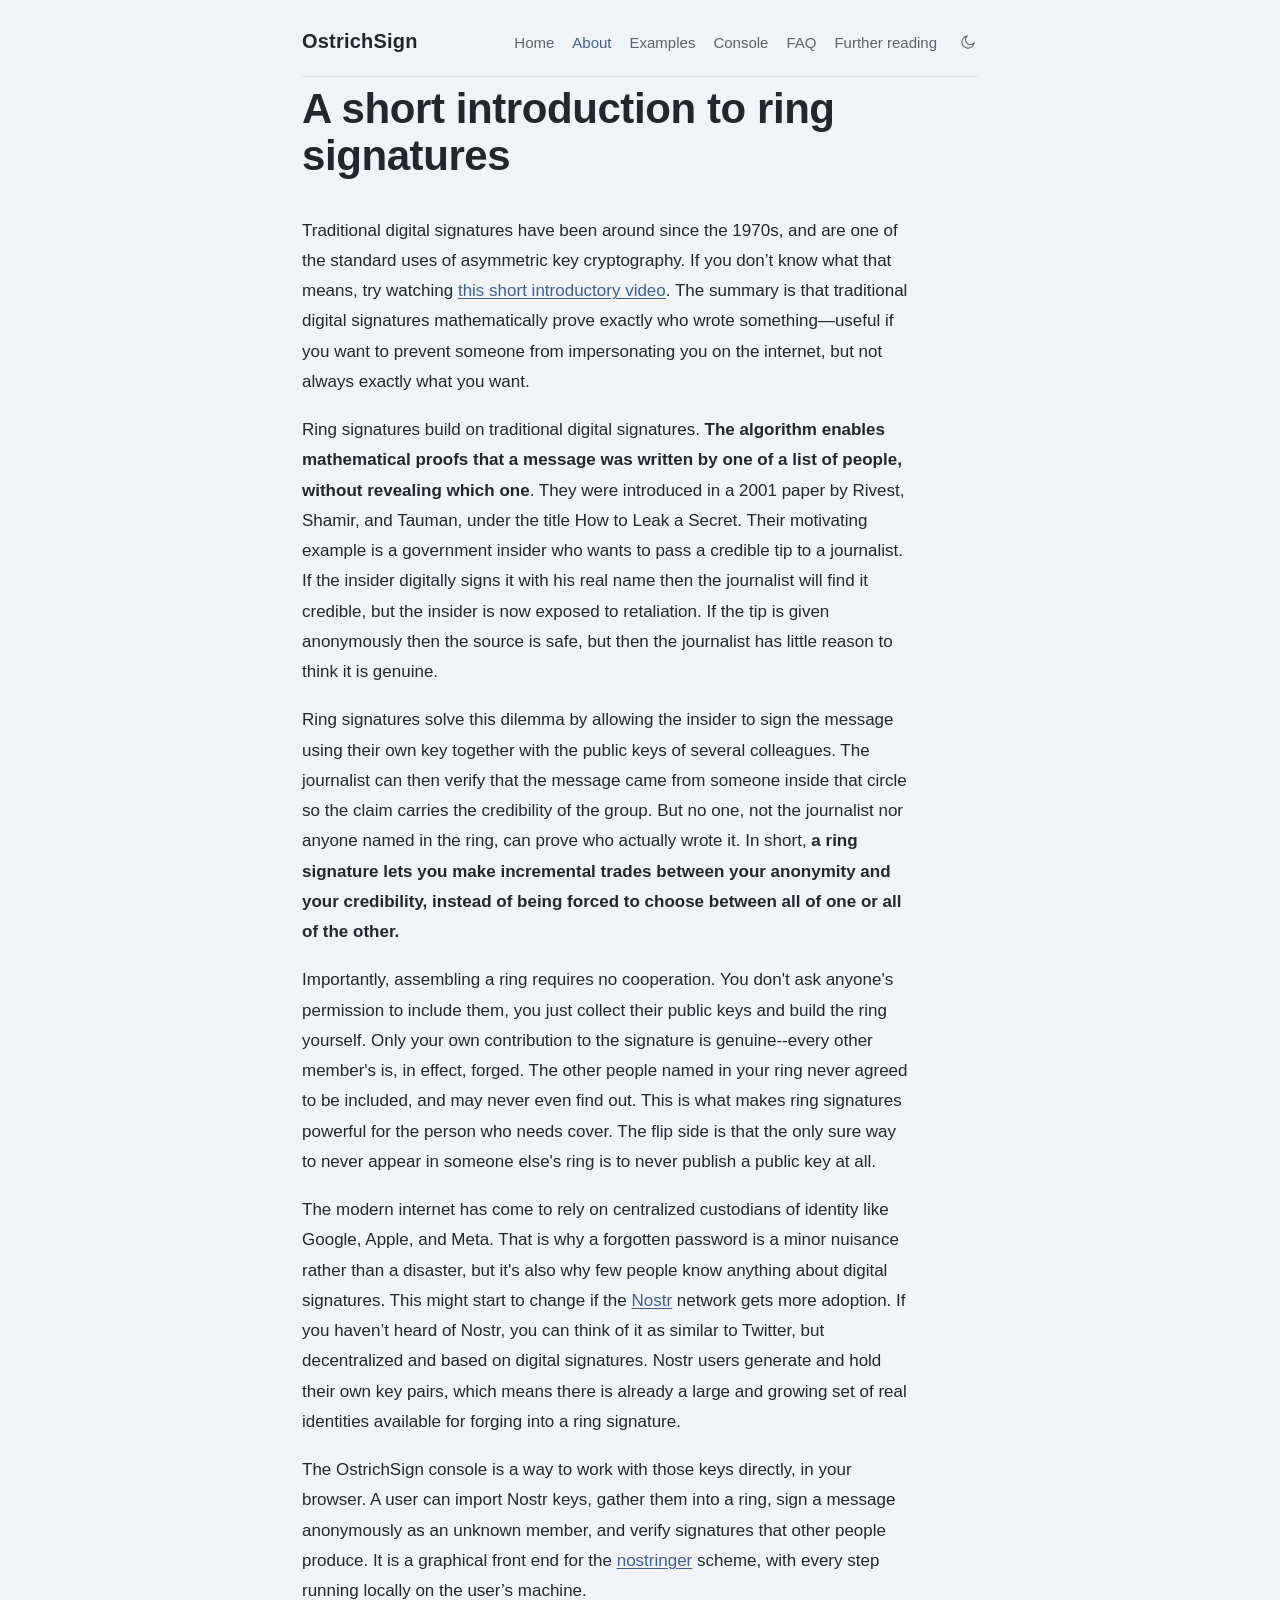
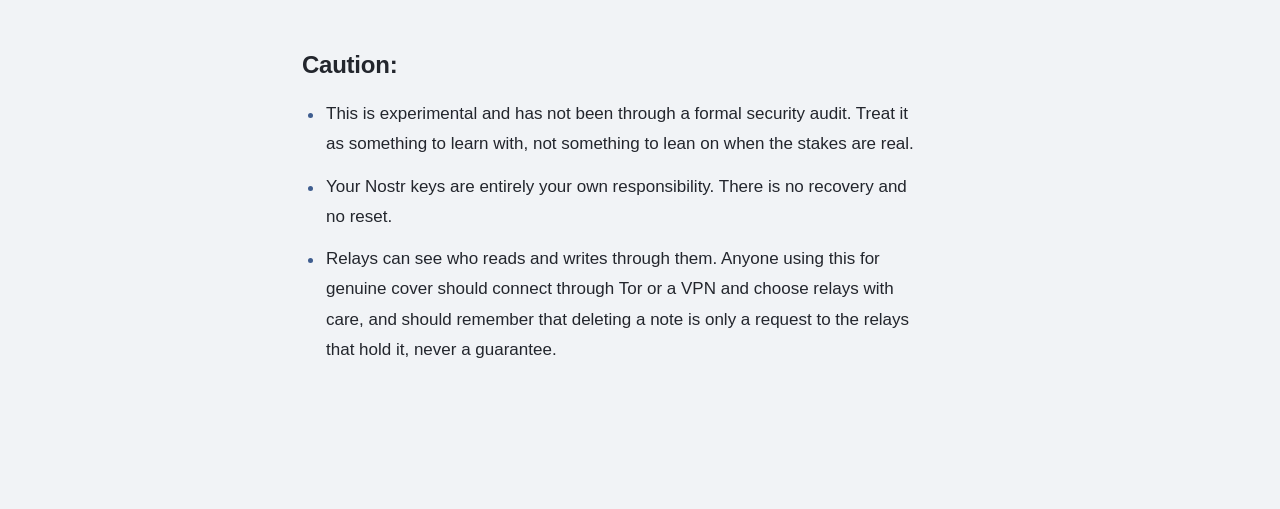
==== about.html @ 3215ad5f "Update about.html" ====
<!DOCTYPE html>
<html lang="en">
<head>
<meta charset="utf-8">
<meta name="viewport" content="width=device-width, initial-scale=1">
<title>About · A short introduction to ring signatures — OstrichSign</title>
<script>(function(){var t;try{t=localStorage.getItem('os-theme');}catch(e){}if(!t){t=matchMedia('(prefers-color-scheme: dark)').matches?'dark':'light';}document.documentElement.setAttribute('data-theme',t);})();</script>
<link rel="stylesheet" href="site.css">
</head>
<body>
<div class="wrap">

  <nav class="nav">
    <a class="wm" href="index.html">Ostrich<span class="ring">Sign</span></a>
    <div class="links">
      <a class="lnk" href="index.html">Home</a>
      <a class="lnk on" href="about.html">About</a>
      <a class="lnk" href="examples.html">Examples</a>
      <a class="lnk" href="console.html">Console</a>
      <a class="lnk" href="faq.html">FAQ</a>
      <a class="lnk" href="reading.html">Further reading</a>
      <button id="themeBtn" class="themetoggle" onclick="toggleTheme()" aria-label="Switch theme">
        <svg class="ic-moon" width="17" height="17" viewBox="0 0 24 24" fill="none" stroke="currentColor" stroke-width="1.6" aria-hidden="true"><path d="M21 12.8A8.5 8.5 0 1 1 11.2 3 6.6 6.6 0 0 0 21 12.8z"/></svg>
        <svg class="ic-sun" width="17" height="17" viewBox="0 0 24 24" fill="none" stroke="currentColor" stroke-width="1.6" aria-hidden="true"><circle cx="12" cy="12" r="4.2"/><path d="M12 2v2M12 20v2M4.9 4.9l1.4 1.4M17.7 17.7l1.4 1.4M2 12h2M20 12h2M4.9 19.1l1.4-1.4M17.7 6.3l1.4-1.4"/></svg>
      </button>
    </div>
  </nav>

  <article class="prose">
    <h1>A short introduction to ring signatures</h1>
    <!-- <p class="standfirst">How to prove a message came from inside a group, without revealing which member wrote it.</p> -->
<br>
    <p>Traditional digital signatures have been around since the 1970s, and are one of the standard uses of asymmetric key cryptography. If you don’t know what that means, try watching <a href="https://www.youtube.com/watch?v=GSIDS_lvRv4" target="_blank" rel="noopener">this short introductory video</a>. The summary is that traditional digital signatures mathematically prove exactly who wrote something—useful if you want to prevent someone from impersonating you on the internet, but not always exactly what you want.</p>

    <p>Ring signatures build on traditional digital signatures. <b>The algorithm enables mathematical proofs that a message was written by one of a list of people, without revealing which one</b>. They were introduced in a 2001 paper by Rivest, Shamir, and Tauman, under the title How to Leak a Secret. Their motivating example is a government insider who wants to pass a credible tip to a journalist. If the insider digitally signs it with his real name then the journalist will find it credible, but the insider is now exposed to retaliation. If the tip is given anonymously then the source is safe, but then the journalist has little reason to think it is genuine.</p>

    <p>Ring signatures solve this dilemma by allowing the insider to sign the message using their own key together with the public keys of several colleagues. The journalist can then verify that the message came from someone inside that circle so the claim carries the credibility of the group. But no one, not the journalist nor anyone named in the ring, can prove who actually wrote it. In short, <b>a ring signature lets you make incremental trades between your anonymity and your credibility, instead of being forced to choose between all of one or all of the other.</b></p>

    <p>Importantly, assembling a ring requires no cooperation. You don't ask anyone's permission to include them, you just collect their public keys and build the ring yourself. Only your own contribution to the signature is genuine--every other member's is, in effect, forged. The other people named in your ring never agreed to be included, and may never even find out. This is what makes ring signatures powerful for the person who needs cover. The flip side is that the only sure way to never appear in someone else's ring is to never publish a public key at all.</p>

    <p>The modern internet has come to rely on centralized custodians of identity like Google, Apple, and Meta. That is why a forgotten password is a minor nuisance rather than a disaster, but it's also why few people know anything about digital signatures. This might start to change if the <a href="https://nostr.com/" target="_blank" rel="noopener">Nostr</a> network gets more adoption. If you haven’t heard of Nostr, you can think of it as similar to Twitter, but decentralized and based on digital signatures. Nostr users generate and hold their own key pairs, which means there is already a large and growing set of real identities available for forging into a ring signature.</p>

    <p>The OstrichSign console is a way to work with those keys directly, in your browser. A user can import Nostr keys, gather them into a ring, sign a message anonymously as an unknown member, and verify signatures that other people produce. It is a graphical front end for the <a href="https://github.com/AbdelStark/nostringer" target="_blank" rel="noopener">nostringer</a> scheme, with every step running locally on the user’s machine.</p>

    <h2>Caution:</h2>
    <ul>
      <li>This is experimental and has not been through a formal security audit. Treat it as something to learn with, not something to lean on when the stakes are real.</li>
      <li>Your Nostr keys are entirely your own responsibility. There is no recovery and no reset.</li>
      <li>Relays can see who reads and writes through them. Anyone using this for genuine cover should connect through Tor or a VPN and choose relays with care, and should remember that deleting a note is only a request to the relays that hold it, never a guarantee.</li>
  
    </ul>

    <br>
    <!-- <p>If you want to try it out, <a href="console.html">open the console</a> and build an example ring.</p> -->
  </article>



</div>
<script>
function toggleTheme(){var h=document.documentElement,t=h.getAttribute('data-theme')==='dark'?'light':'dark';h.setAttribute('data-theme',t);try{localStorage.setItem('os-theme',t);}catch(e){}}
</script>
</body>
</html>
---- site.css ----
/* ============================================================
   OstrichSign — shared site styling
   Quiet, traditional, readable. Serif on cool neutral paper, hairline
   rules instead of boxes, a calm slate-blue accent that holds up in
   both light and dark. The console (console.html) keeps its own look
   and does not use this file.
   ============================================================ */

:root{
  --bg:#f1f3f6;
  --surface:#e7eaef;
  --ink:#23262d;
  --muted:#5b626d;
  --faint:#8b909b;
  --rule:#dde0e7;
  --accent:#3f5d8f;
  --accent-hover:#33507a;
  --accent-soft:rgba(63,93,143,.10);
  --accent2:#2c7a72;
  --serif:Helvetica,Arial,sans-serif;
  --mono:ui-monospace,SFMono-Regular,Menlo,Consolas,'Liberation Mono',monospace;
}
html[data-theme="dark"]{
  --bg:#11141a;
  --surface:#191d25;
  --ink:#e4e7ee;
  --muted:#9aa1ad;
  --faint:#646b78;
  --rule:#262b34;
  --accent:#8aa6d8;
  --accent-hover:#a6bee4;
  --accent-soft:rgba(138,166,216,.13);
  --accent2:#6fbdb2;
}

*{box-sizing:border-box}
html,body{margin:0;background:var(--bg);color:var(--ink);
  font-family:var(--serif);font-size:17px;line-height:1.72;
  -webkit-font-smoothing:antialiased}
body{min-height:100vh}
.wrap{max-width:720px;margin:0 auto;padding:0 22px 96px}
a{color:var(--accent)}
a:hover{color:var(--accent-hover)}
::selection{background:var(--accent-soft)}

/* ---------- top nav ---------- */
.nav{display:flex;align-items:baseline;gap:16px;flex-wrap:wrap;
  padding:24px 0 18px;margin-bottom:8px;border-bottom:1px solid var(--rule)}
.nav .wm{font-size:20px;font-weight:600;letter-spacing:.01em;color:var(--ink);text-decoration:none}
.nav .wm .ring{color:inherit}
.nav .links{margin-left:auto;display:flex;align-items:baseline;gap:18px;flex-wrap:wrap}
.nav a.lnk{font-size:15px;color:var(--muted);text-decoration:none}
.nav a.lnk:hover{color:var(--ink)}
.nav a.lnk.on{color:var(--accent)}

/* theme toggle */
.themetoggle{background:none;border:0;padding:2px;margin:0 0 0 2px;cursor:pointer;
  color:var(--muted);line-height:0;align-self:center;border-radius:3px}
.themetoggle:hover{color:var(--ink)}
.themetoggle .ic-sun{display:none}
.themetoggle .ic-moon{display:inline}
html[data-theme="dark"] .themetoggle .ic-sun{display:inline}
html[data-theme="dark"] .themetoggle .ic-moon{display:none}

/* ---------- hero (home) ---------- */
.hero{padding:46px 0 8px}
.hero .meta-line{font-family:var(--mono);font-size:12px;letter-spacing:.04em;
  color:var(--faint);margin:0 0 14px}
.hero h1{font-size:clamp(36px,7vw,58px);font-weight:600;letter-spacing:-.01em;
  line-height:1.05;margin:0;color:var(--ink)}
.hero h1 .ring{color:inherit}
.lede{font-size:20px;line-height:1.6;color:var(--muted);max-width:34em;margin:22px 0 0}
.lede b{color:var(--ink);font-weight:500}

/* ---------- buttons (quiet) ---------- */
.btnrow{display:flex;gap:12px;flex-wrap:wrap;margin-top:30px}
.btn{font-family:var(--serif);font-size:16px;color:var(--accent);
  border:1px solid var(--rule);background:transparent;padding:9px 18px;border-radius:3px;
  text-decoration:none;display:inline-block;transition:.14s}
.btn:hover{border-color:var(--accent);background:var(--accent-soft);color:var(--accent-hover)}

/* ---------- generic sections ---------- */
.section{margin-top:52px}
.section > h2{font-size:25px;font-weight:600;letter-spacing:-.01em;margin:0 0 16px}
.lead-block{font-size:17px;color:var(--muted);max-width:36em;margin:0}
.lead-block p{margin:0 0 16px}

/* ---------- prose (the article you paste / I draft) ---------- */
.prose{font-size:17px;line-height:1.78;color:var(--ink);max-width:36em}
.prose h1{font-size:clamp(30px,5vw,42px);font-weight:600;letter-spacing:-.01em;
  line-height:1.12;margin:8px 0 6px}
.prose .standfirst{font-size:19px;color:var(--muted);font-style:italic;margin:0 0 30px}
.prose h2{font-size:24px;font-weight:600;letter-spacing:-.01em;margin:38px 0 12px}
.prose h3{font-size:19px;font-weight:600;margin:30px 0 10px}
.prose p{margin:0 0 18px}
.prose a{text-decoration:underline;text-underline-offset:2px;text-decoration-thickness:.5px}
.prose b,.prose strong{color:var(--ink);font-weight:600}
.prose em{font-style:italic}
.prose ul{margin:0 0 18px;padding-left:20px;list-style:none}
.prose ul li{position:relative;margin:0 0 12px;padding-left:4px}
.prose ul li:before{content:"";position:absolute;left:-14px;top:.82em;
  width:5px;height:5px;border-radius:50%;background:var(--accent)}
.prose blockquote{margin:22px 0;padding:2px 0 2px 22px;border-left:2px solid var(--rule);
  color:var(--muted);font-style:italic}
.prose code{font-family:var(--mono);font-size:13.5px;color:var(--ink);
  background:var(--surface);border-radius:3px;padding:1px 5px}
.prose hr{border:0;border-top:1px solid var(--rule);margin:34px 0}

/* gentle handoff into the console (no box) */
.handoff{margin:34px 0;padding:20px 0;border-top:1px solid var(--rule);border-bottom:1px solid var(--rule)}
.handoff p{margin:0 0 14px;color:var(--muted);font-style:italic;max-width:38em}
.handoff p b{color:var(--ink);font-style:normal;font-weight:600}

/* ---------- related tools: roomy stacked entries, not a grid ---------- */
.related .item{padding:26px 0;border-top:1px solid var(--rule)}
.related .item:first-of-type{border-top:0;padding-top:8px}
.related .item h3{font-size:22px;font-weight:600;margin:0 0 6px}
.related .item h3 a{color:var(--ink);text-decoration:none}
.related .item h3 a:hover{color:var(--accent)}
.related .item .src{font-family:var(--mono);font-size:12.5px;color:var(--faint);margin:0 0 12px}
.related .item p{margin:0 0 10px;color:var(--muted);max-width:40em}
.related .item p:last-child{margin-bottom:0}

/* ---------- sources list (no boxes) ---------- */
.sources{list-style:none;margin:0;padding:0}
.sources li{padding:18px 0;border-top:1px solid var(--rule)}
.sources li:first-child{border-top:0;padding-top:6px}
.sources a{font-size:18px;color:var(--accent);text-decoration:underline;text-underline-offset:2px;text-decoration-thickness:.5px}
.sources a:hover{color:var(--accent-hover)}
.sources .d{color:var(--muted);font-size:15px;margin-top:3px;max-width:40em}

/* ---------- footer ---------- */
footer{margin-top:64px;padding-top:20px;border-top:1px solid var(--rule);
  color:var(--faint);font-size:14px;line-height:1.65}
footer p{margin:0 0 10px;max-width:46em}
footer .fnav a{color:var(--muted);text-decoration:none}
footer .fnav a:hover{color:var(--accent)}

/* ---------- paste-here placeholder (delete when you add content) ---------- */
.slot{border:1px dashed var(--accent);background:var(--accent-soft);border-radius:3px;
  padding:18px;color:var(--muted);font-size:15px;line-height:1.6;font-style:italic}
.slot b{color:var(--accent);font-style:normal}

@media(max-width:560px){
  .nav{padding-top:20px}
  .nav .links{margin-left:0;width:100%;gap:16px}
  .hero{padding-top:34px}
  .btn{flex:1;text-align:center}
}

/* ---- signed-message cards (homepage hero + examples page) ---- */
.signed{border:1px solid var(--rule);border-radius:6px;background:var(--surface);max-width:560px;margin:36px 0 2px}
.sx .signed{min-height:var(--sx-min,0px)}
.signed-msg{font-size:18px;line-height:1.52;color:var(--ink);margin:0;padding:18px 20px 18px;font-style:italic;white-space:pre-line}
.signed-sec{border-top:1px solid var(--rule);padding:14px 20px}
.signed-k{font-family:var(--mono);font-size:11px;letter-spacing:.07em;color:var(--faint);text-transform:uppercase}
.signed-keys{list-style:none;margin:11px 0 0;padding:0;display:grid;grid-template-columns:1fr 1fr;gap:14px 22px}
.idrow{min-width:0}
.idmeta{display:flex;flex-direction:column;gap:2px;min-width:0}
.idname{font-family:var(--serif);font-size:14px;color:var(--ink);line-height:1.2;white-space:nowrap;overflow:hidden;text-overflow:ellipsis}
.idtitle{color:var(--faint);font-size:13px;line-height:1.3;margin-top:1px}
.idnpub{font-family:var(--mono);font-size:11px;color:var(--muted);white-space:nowrap;overflow:hidden;text-overflow:ellipsis}
.idnpub .np-pfx{color:var(--accent2)}
.signed-sig{font-family:var(--mono);font-size:12.5px;color:var(--muted);margin-top:9px;word-break:break-all;line-height:1.5}
.signed-sig .pfx{color:var(--accent2)}
.sxdots{display:flex;gap:8px;margin:14px 2px 0;flex-wrap:wrap}
.sxdot{width:7px;height:7px;border-radius:50%;border:0;padding:0;cursor:pointer;background:var(--rule);transition:background .2s,transform .2s}
.sxdot[aria-selected="true"]{background:var(--accent);transform:scale(1.15)}
.signed-cap{font-family:var(--mono);font-size:12px;line-height:1.6;color:var(--faint);margin:15px 2px 0;max-width:54ch}
.herolinks{display:flex;gap:24px;flex-wrap:wrap;margin-top:30px;font-size:16px}
.herolinks a{color:var(--accent);text-decoration:none}
.herolinks a:hover{color:var(--accent-hover);text-decoration:underline;text-underline-offset:3px}
.exitem{margin:44px 0 58px}
.exitem .signed{margin:20px 0 10px}
.ex-about{max-width:58ch;margin:0 0 0 24px}
.ex-about p{margin:0 0 6px;font-size:13px;line-height:1.55;color:var(--faint)}
@media (max-width:520px){.signed-keys{grid-template-columns:1fr}}
@media (prefers-reduced-motion:no-preference){.sx-anim{animation:sxfade .34s ease}}
@keyframes sxfade{from{opacity:.4}to{opacity:1}}
.hero-cta{margin:20px 0 0}
.cta{display:inline-block;padding:9px 16px;border:1px solid var(--accent);border-radius:6px;color:var(--accent);font-family:var(--mono);font-size:14px;text-decoration:none;transition:background .15s,color .15s}
.cta:hover{background:var(--accent);color:var(--bg)}
.prose .signed-keys{padding-left:0}
.prose .signed-keys li{margin:0;padding-left:0}
.prose .signed-keys li:before{content:none;display:none}
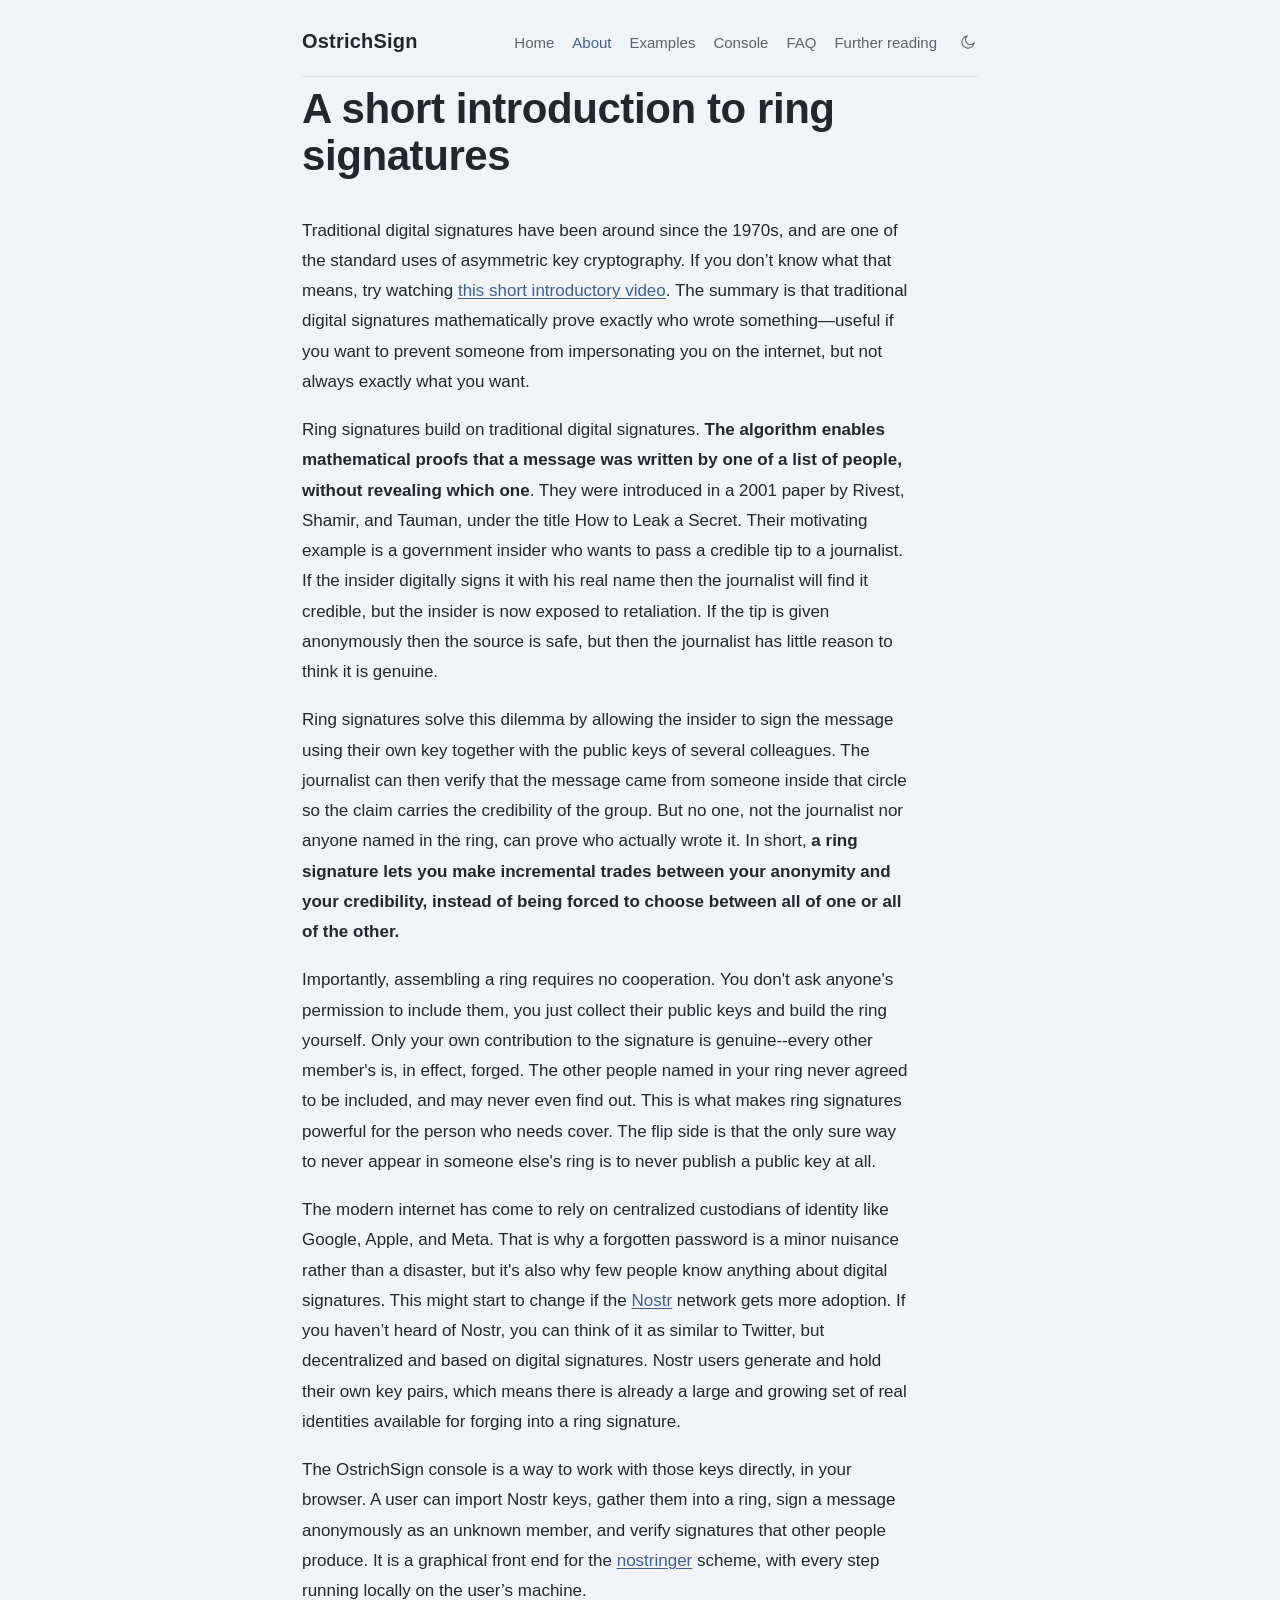
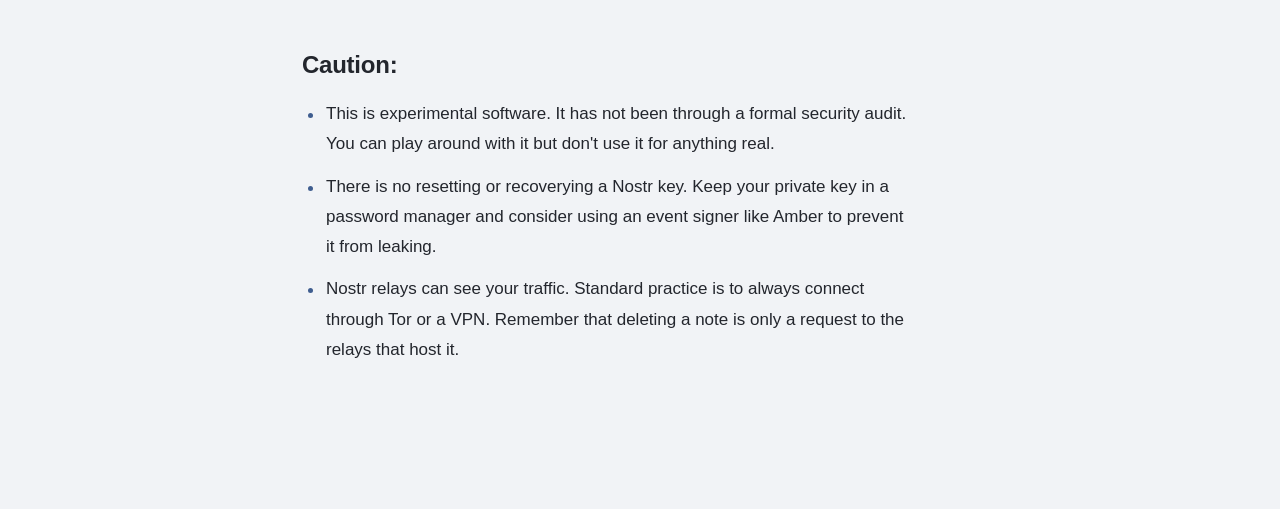
==== commit dc6f4684: "Update about.html" ====
--- a/about.html
+++ b/about.html
@@ -44,9 +44,9 @@
 
     <h2>Caution:</h2>
     <ul>
-      <li>This is experimental and has not been through a formal security audit. Treat it as something to learn with, not something to lean on when the stakes are real.</li>
-      <li>Your Nostr keys are entirely your own responsibility. There is no recovery and no reset.</li>
-      <li>Relays can see who reads and writes through them. Anyone using this for genuine cover should connect through Tor or a VPN and choose relays with care, and should remember that deleting a note is only a request to the relays that hold it, never a guarantee.</li>
+      <li>This is experimental software. It has not been through a formal security audit. You can play around with it but don't use it for anything real.</li>
+      <li>There is no resetting or recoverying a Nostr key. Keep your private key in a password manager and consider using an event signer like Amber to prevent it from leaking.</li>
+      <li>Nostr relays can see your traffic. Standard practice is to always connect through Tor or a VPN. Remember that deleting a note is only a request to the relays that host it.</li>
   
     </ul>
 
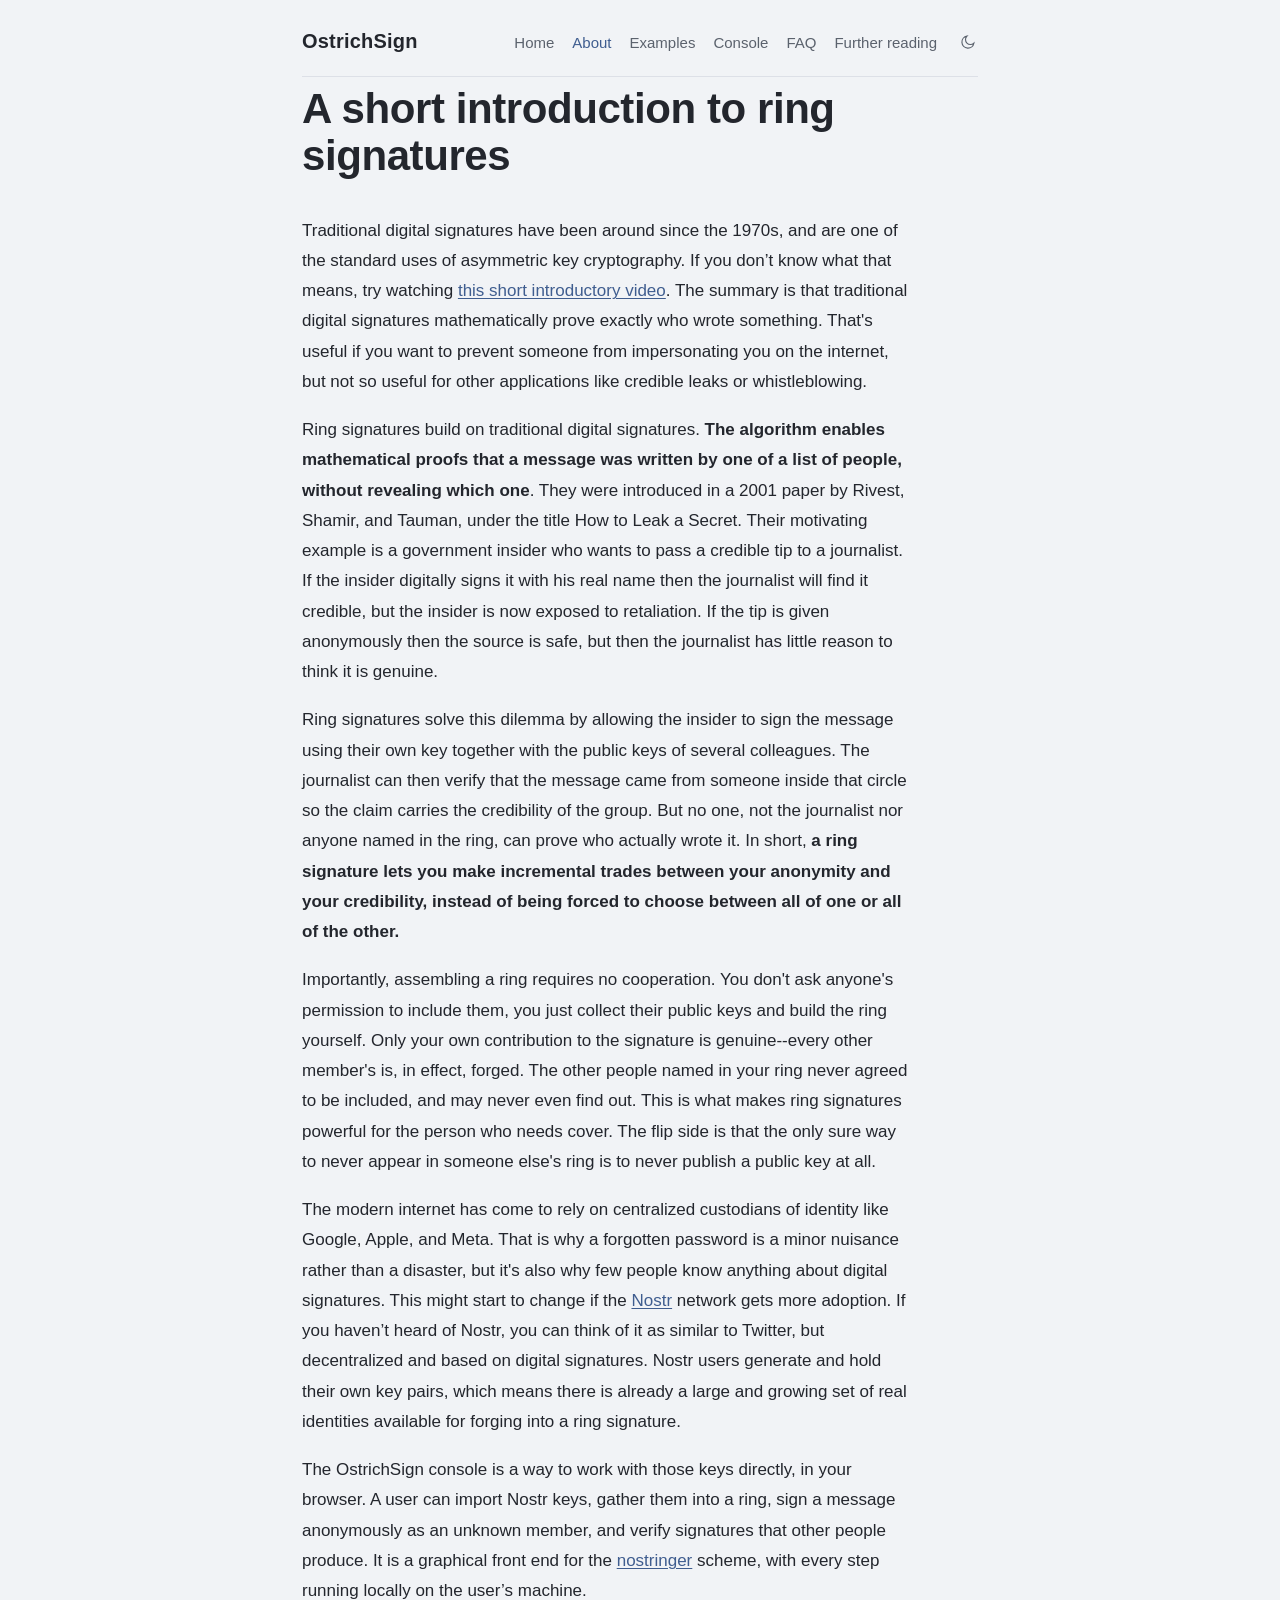
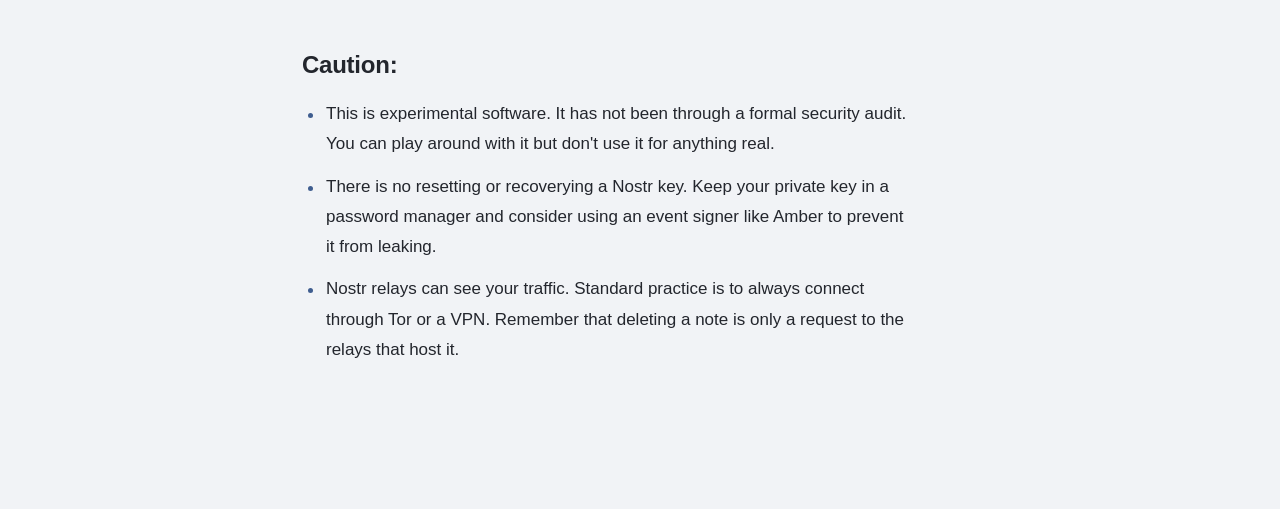
==== commit 925e68c4: "Update about.html" ====
--- a/about.html
+++ b/about.html
@@ -30,7 +30,7 @@
     <h1>A short introduction to ring signatures</h1>
     <!-- <p class="standfirst">How to prove a message came from inside a group, without revealing which member wrote it.</p> -->
 <br>
-    <p>Traditional digital signatures have been around since the 1970s, and are one of the standard uses of asymmetric key cryptography. If you don’t know what that means, try watching <a href="https://www.youtube.com/watch?v=GSIDS_lvRv4" target="_blank" rel="noopener">this short introductory video</a>. The summary is that traditional digital signatures mathematically prove exactly who wrote something—useful if you want to prevent someone from impersonating you on the internet, but not always exactly what you want.</p>
+    <p>Traditional digital signatures have been around since the 1970s, and are one of the standard uses of asymmetric key cryptography. If you don’t know what that means, try watching <a href="https://www.youtube.com/watch?v=GSIDS_lvRv4" target="_blank" rel="noopener">this short introductory video</a>. The summary is that traditional digital signatures mathematically prove exactly who wrote something. That's useful if you want to prevent someone from impersonating you on the internet, but not so useful for other applications like credible leaks or whistleblowing.</p>
 
     <p>Ring signatures build on traditional digital signatures. <b>The algorithm enables mathematical proofs that a message was written by one of a list of people, without revealing which one</b>. They were introduced in a 2001 paper by Rivest, Shamir, and Tauman, under the title How to Leak a Secret. Their motivating example is a government insider who wants to pass a credible tip to a journalist. If the insider digitally signs it with his real name then the journalist will find it credible, but the insider is now exposed to retaliation. If the tip is given anonymously then the source is safe, but then the journalist has little reason to think it is genuine.</p>
 
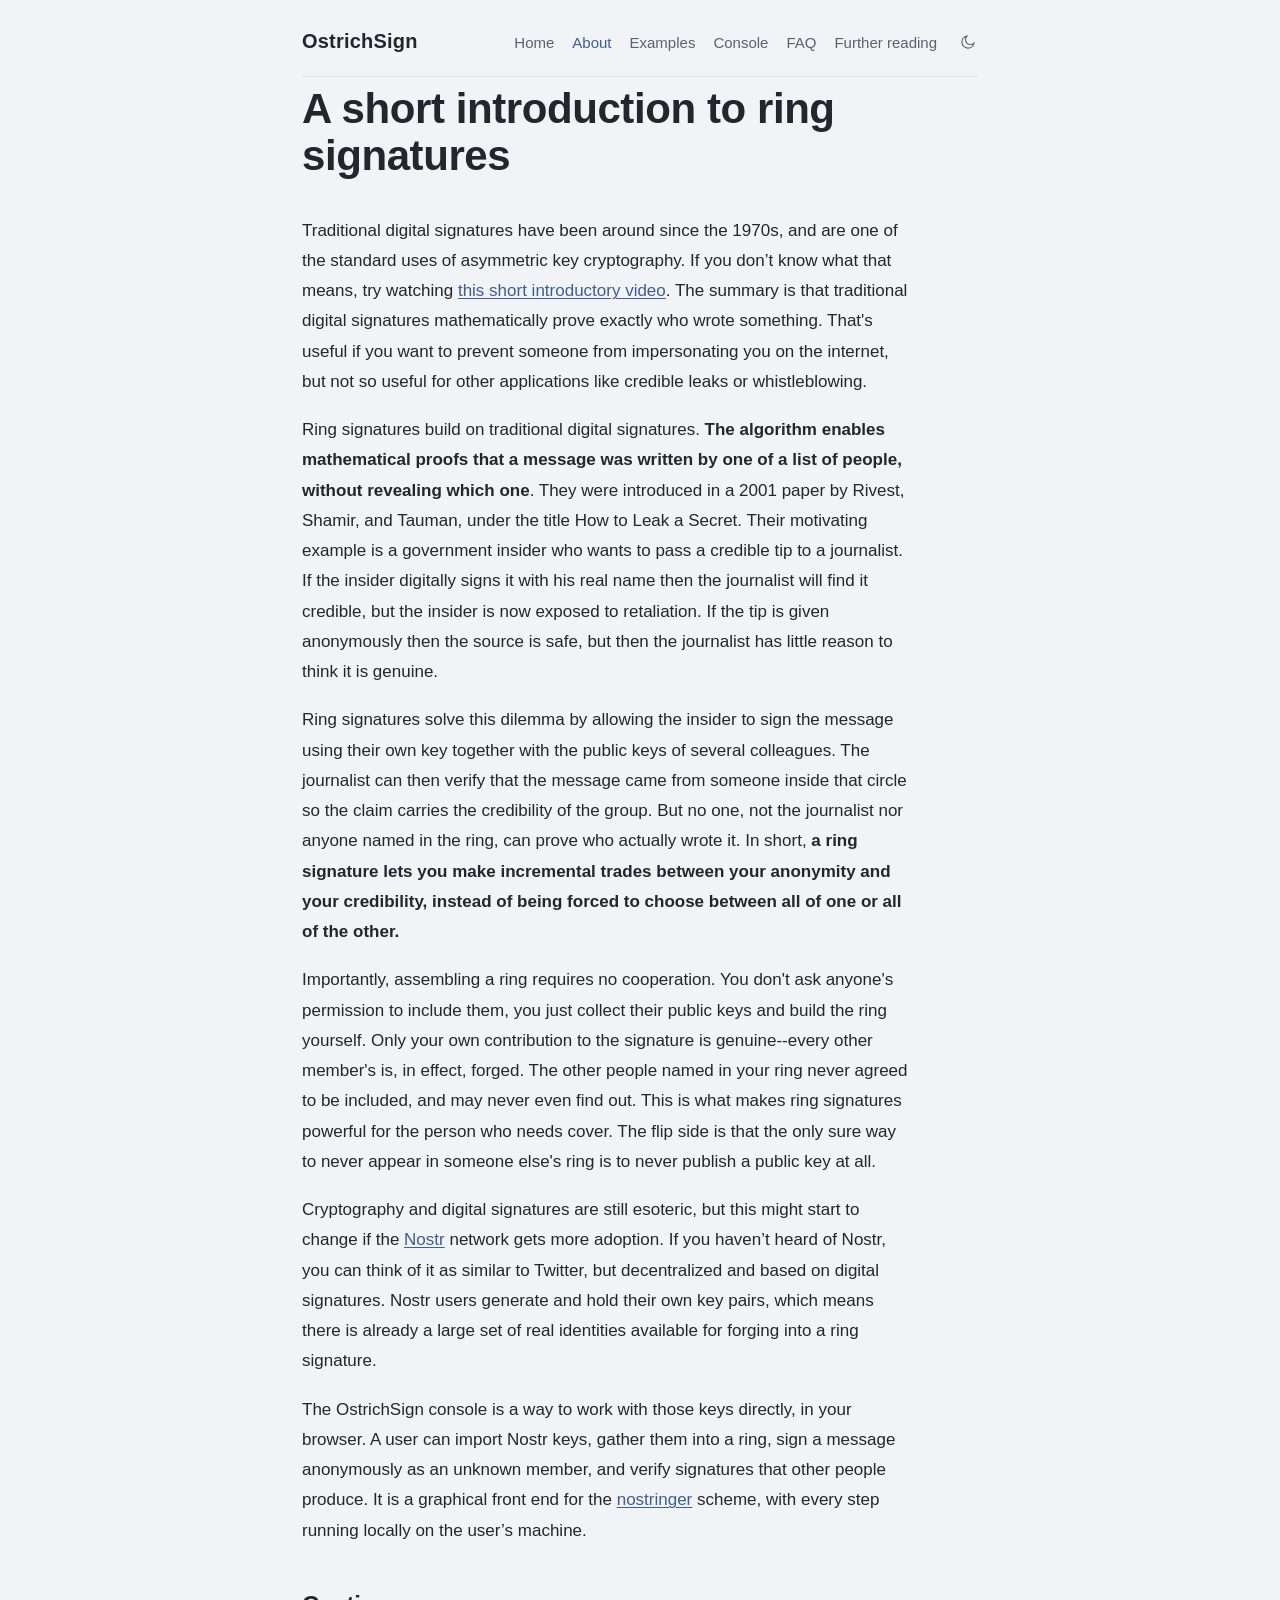
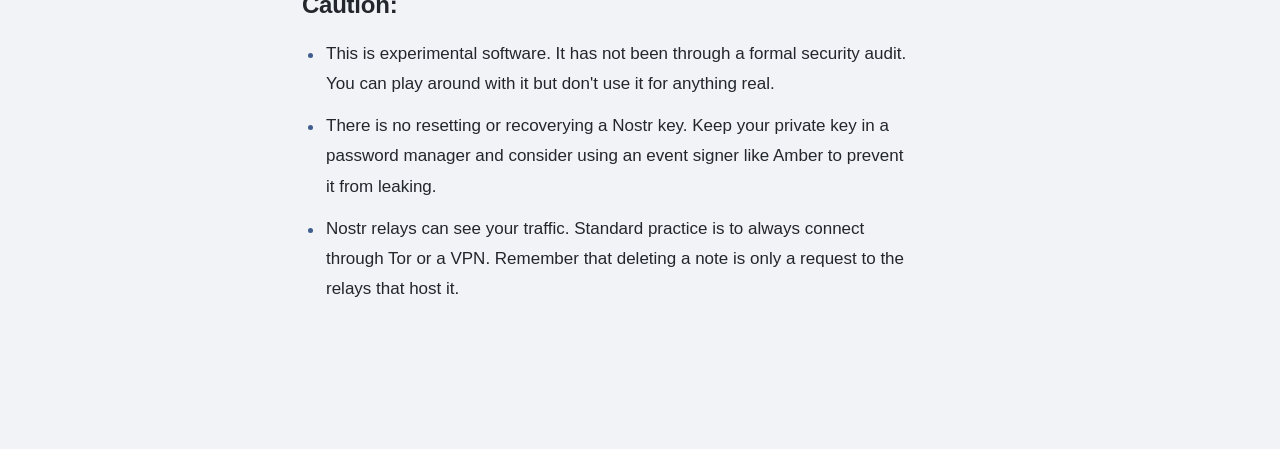
==== commit e46e767e: "Update about.html" ====
--- a/about.html
+++ b/about.html
@@ -38,7 +38,7 @@
 
     <p>Importantly, assembling a ring requires no cooperation. You don't ask anyone's permission to include them, you just collect their public keys and build the ring yourself. Only your own contribution to the signature is genuine--every other member's is, in effect, forged. The other people named in your ring never agreed to be included, and may never even find out. This is what makes ring signatures powerful for the person who needs cover. The flip side is that the only sure way to never appear in someone else's ring is to never publish a public key at all.</p>
 
-    <p>The modern internet has come to rely on centralized custodians of identity like Google, Apple, and Meta. That is why a forgotten password is a minor nuisance rather than a disaster, but it's also why few people know anything about digital signatures. This might start to change if the <a href="https://nostr.com/" target="_blank" rel="noopener">Nostr</a> network gets more adoption. If you haven’t heard of Nostr, you can think of it as similar to Twitter, but decentralized and based on digital signatures. Nostr users generate and hold their own key pairs, which means there is already a large and growing set of real identities available for forging into a ring signature.</p>
+    <p>Cryptography and digital signatures are still esoteric, but this might start to change if the <a href="https://nostr.com/" target="_blank" rel="noopener">Nostr</a> network gets more adoption. If you haven’t heard of Nostr, you can think of it as similar to Twitter, but decentralized and based on digital signatures. Nostr users generate and hold their own key pairs, which means there is already a large set of real identities available for forging into a ring signature.</p>
 
     <p>The OstrichSign console is a way to work with those keys directly, in your browser. A user can import Nostr keys, gather them into a ring, sign a message anonymously as an unknown member, and verify signatures that other people produce. It is a graphical front end for the <a href="https://github.com/AbdelStark/nostringer" target="_blank" rel="noopener">nostringer</a> scheme, with every step running locally on the user’s machine.</p>
 
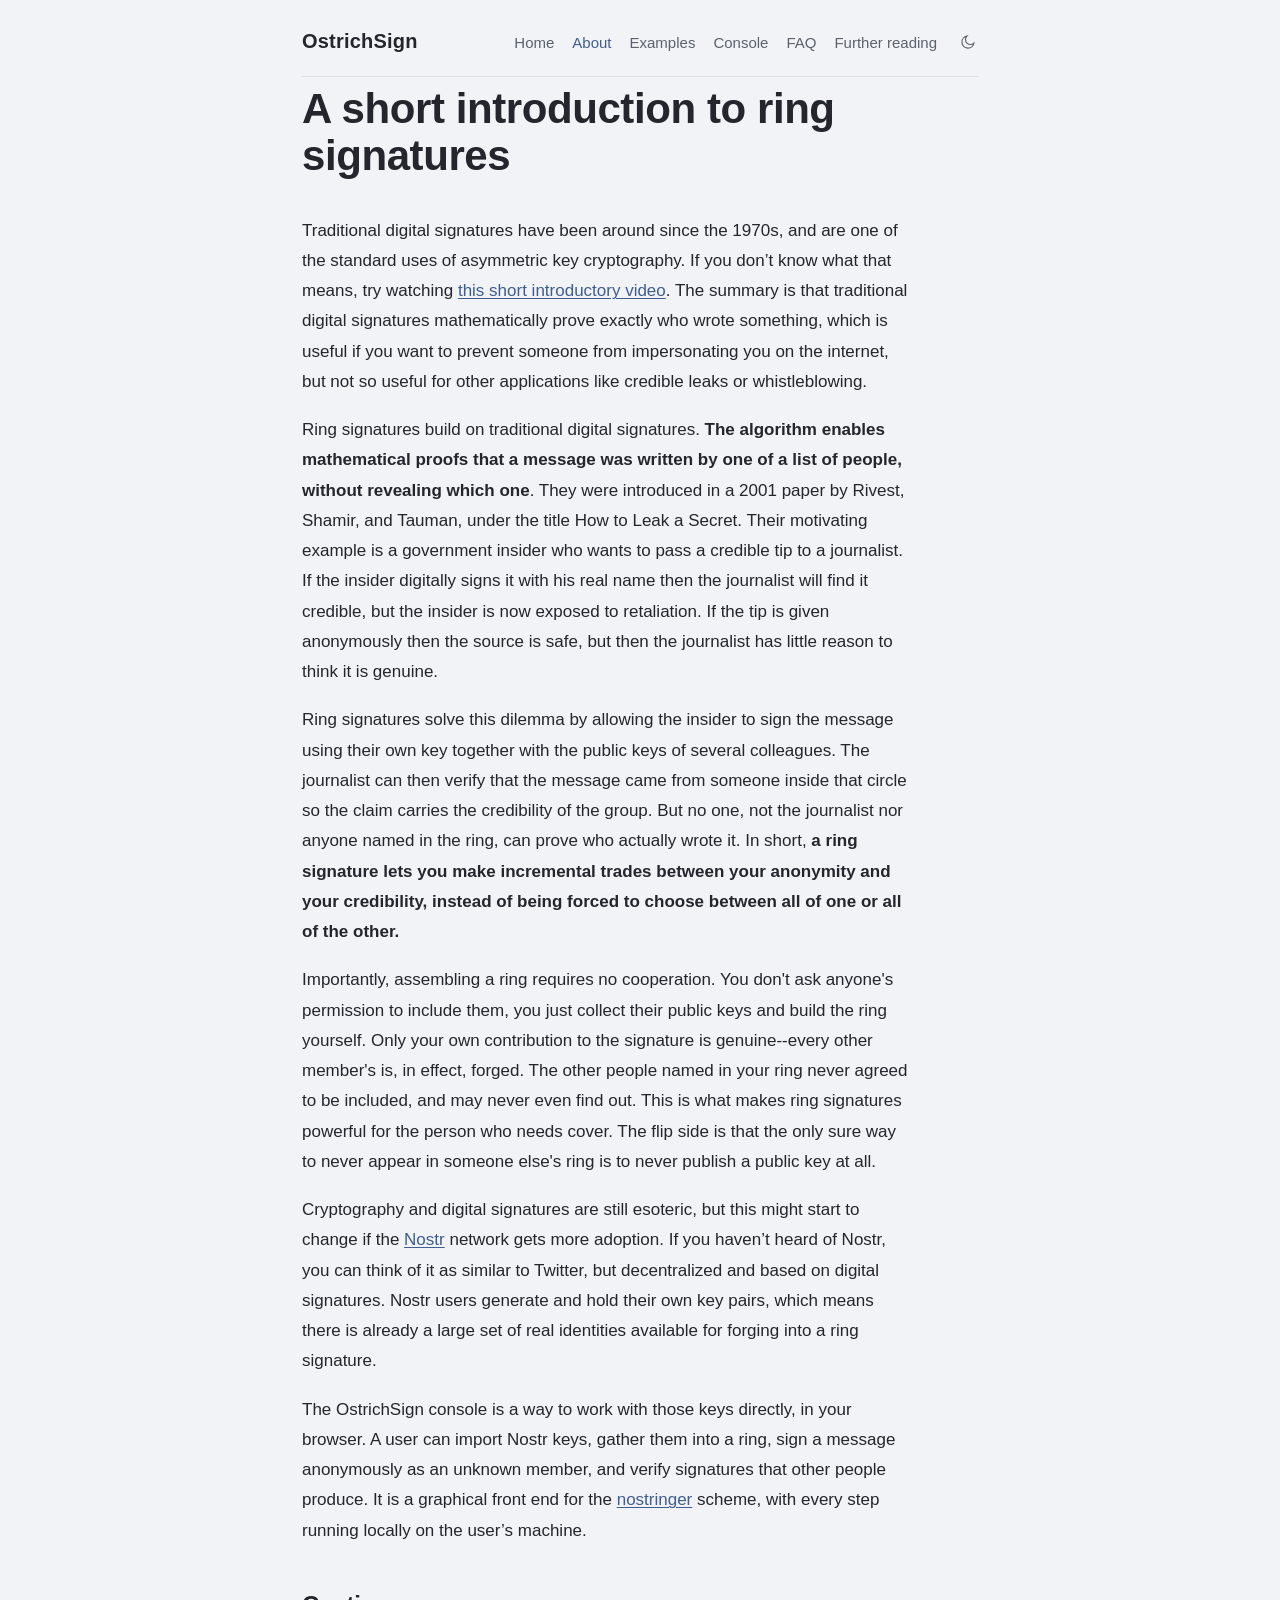
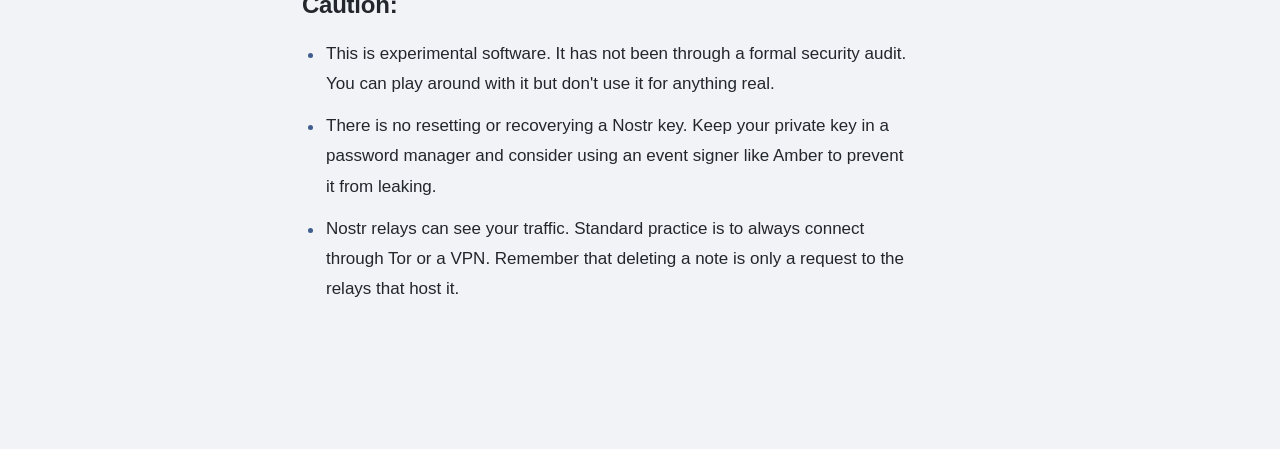
==== commit 71020a45: "Update about.html" ====
--- a/about.html
+++ b/about.html
@@ -30,7 +30,7 @@
     <h1>A short introduction to ring signatures</h1>
     <!-- <p class="standfirst">How to prove a message came from inside a group, without revealing which member wrote it.</p> -->
 <br>
-    <p>Traditional digital signatures have been around since the 1970s, and are one of the standard uses of asymmetric key cryptography. If you don’t know what that means, try watching <a href="https://www.youtube.com/watch?v=GSIDS_lvRv4" target="_blank" rel="noopener">this short introductory video</a>. The summary is that traditional digital signatures mathematically prove exactly who wrote something. That's useful if you want to prevent someone from impersonating you on the internet, but not so useful for other applications like credible leaks or whistleblowing.</p>
+    <p>Traditional digital signatures have been around since the 1970s, and are one of the standard uses of asymmetric key cryptography. If you don’t know what that means, try watching <a href="https://www.youtube.com/watch?v=GSIDS_lvRv4" target="_blank" rel="noopener">this short introductory video</a>. The summary is that traditional digital signatures mathematically prove exactly who wrote something, which is useful if you want to prevent someone from impersonating you on the internet, but not so useful for other applications like credible leaks or whistleblowing.</p>
 
     <p>Ring signatures build on traditional digital signatures. <b>The algorithm enables mathematical proofs that a message was written by one of a list of people, without revealing which one</b>. They were introduced in a 2001 paper by Rivest, Shamir, and Tauman, under the title How to Leak a Secret. Their motivating example is a government insider who wants to pass a credible tip to a journalist. If the insider digitally signs it with his real name then the journalist will find it credible, but the insider is now exposed to retaliation. If the tip is given anonymously then the source is safe, but then the journalist has little reason to think it is genuine.</p>
 
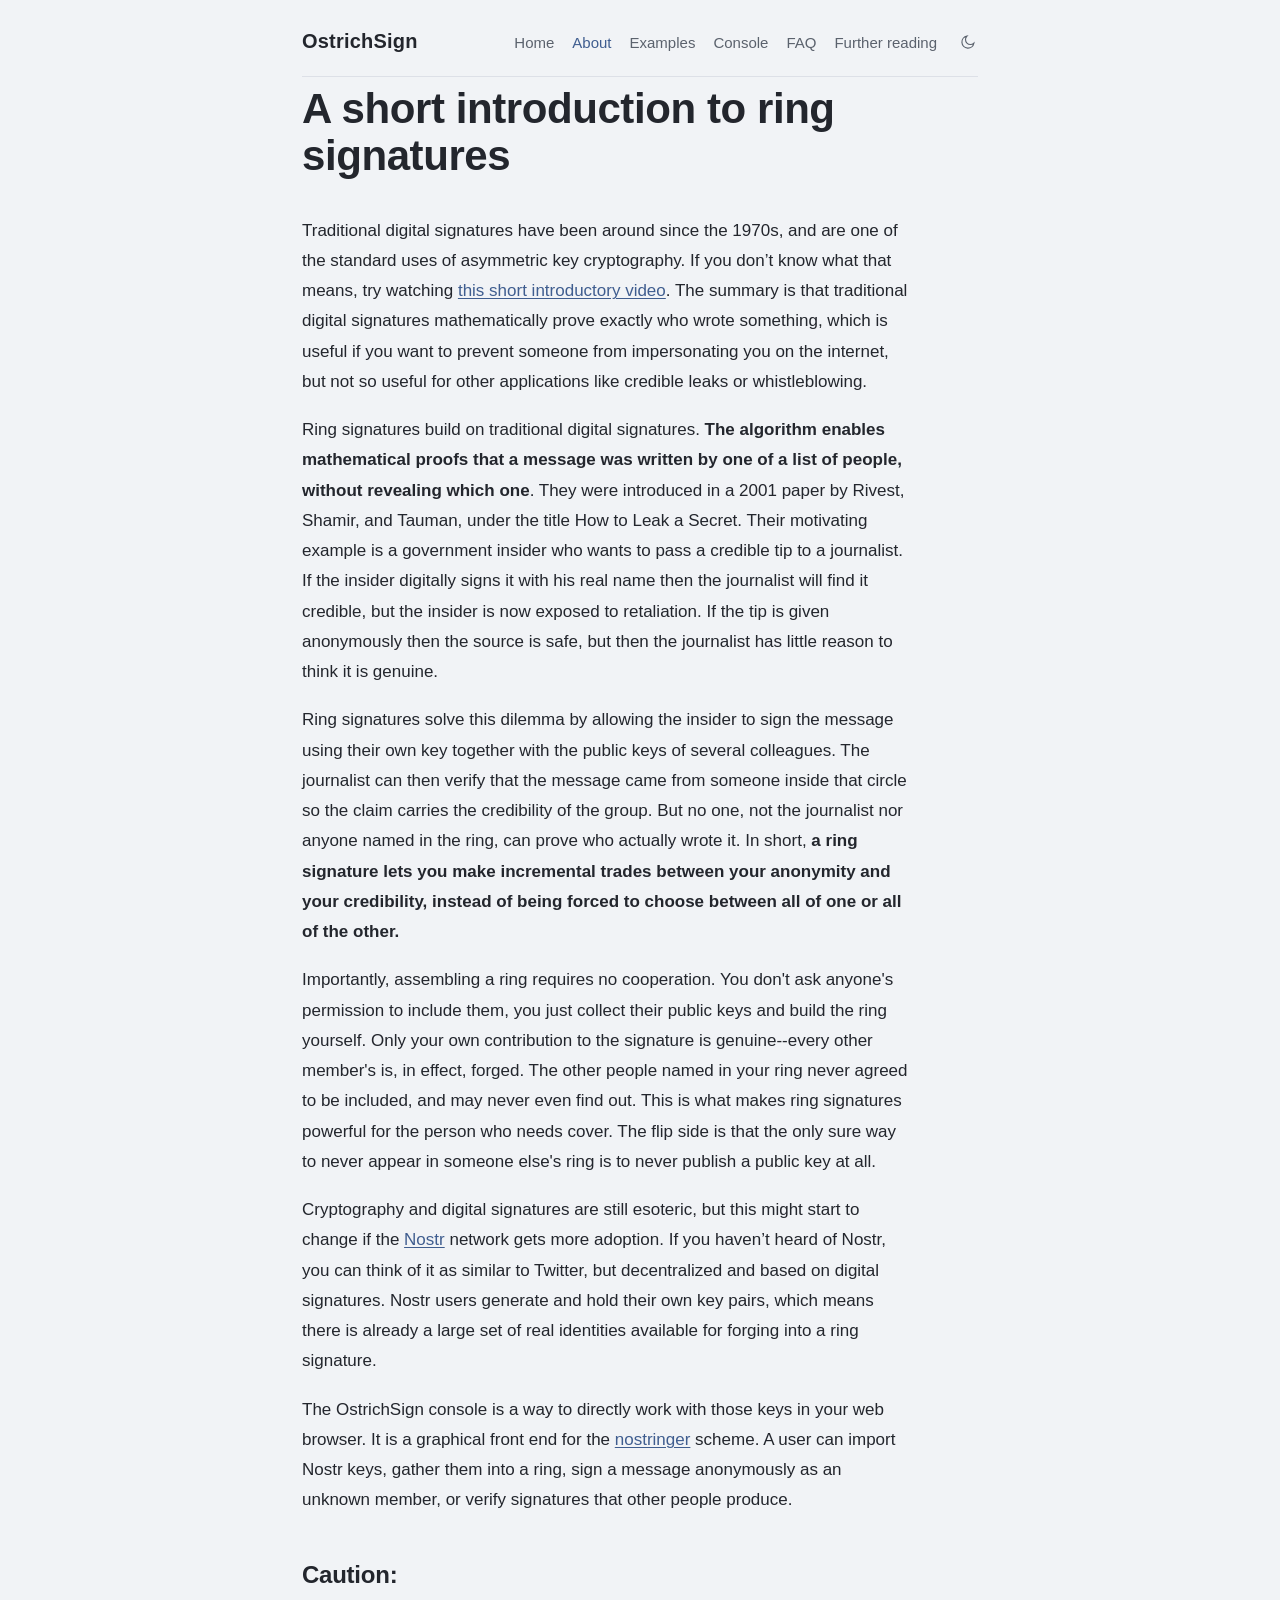
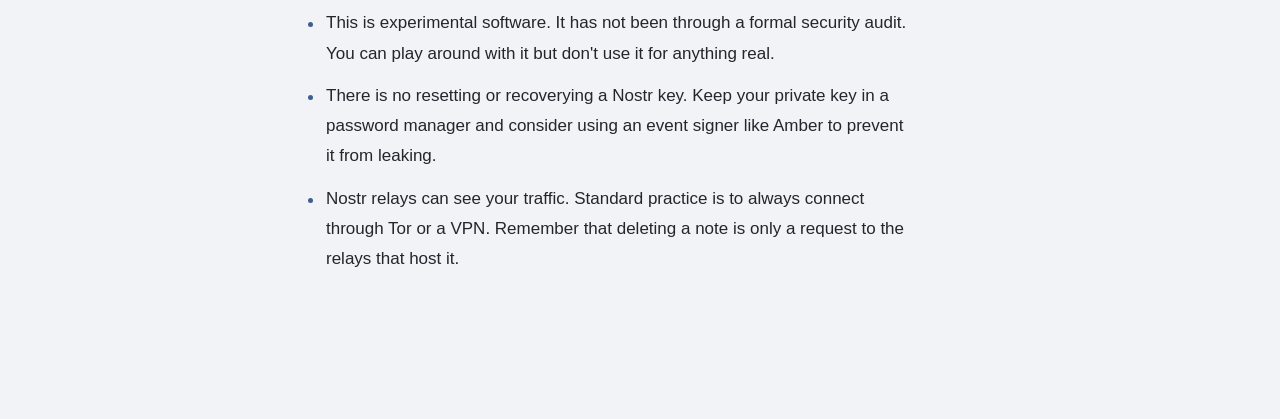
==== commit 3159c5de: "Update about.html" ====
--- a/about.html
+++ b/about.html
@@ -40,7 +40,7 @@
 
     <p>Cryptography and digital signatures are still esoteric, but this might start to change if the <a href="https://nostr.com/" target="_blank" rel="noopener">Nostr</a> network gets more adoption. If you haven’t heard of Nostr, you can think of it as similar to Twitter, but decentralized and based on digital signatures. Nostr users generate and hold their own key pairs, which means there is already a large set of real identities available for forging into a ring signature.</p>
 
-    <p>The OstrichSign console is a way to work with those keys directly, in your browser. A user can import Nostr keys, gather them into a ring, sign a message anonymously as an unknown member, and verify signatures that other people produce. It is a graphical front end for the <a href="https://github.com/AbdelStark/nostringer" target="_blank" rel="noopener">nostringer</a> scheme, with every step running locally on the user’s machine.</p>
+    <p>The OstrichSign console is a way to directly work with those keys in your web browser.  It is a graphical front end for the <a href="https://github.com/AbdelStark/nostringer" target="_blank" rel="noopener">nostringer</a> scheme. A user can import Nostr keys, gather them into a ring, sign a message anonymously as an unknown member, or verify signatures that other people produce.</p>
 
     <h2>Caution:</h2>
     <ul>
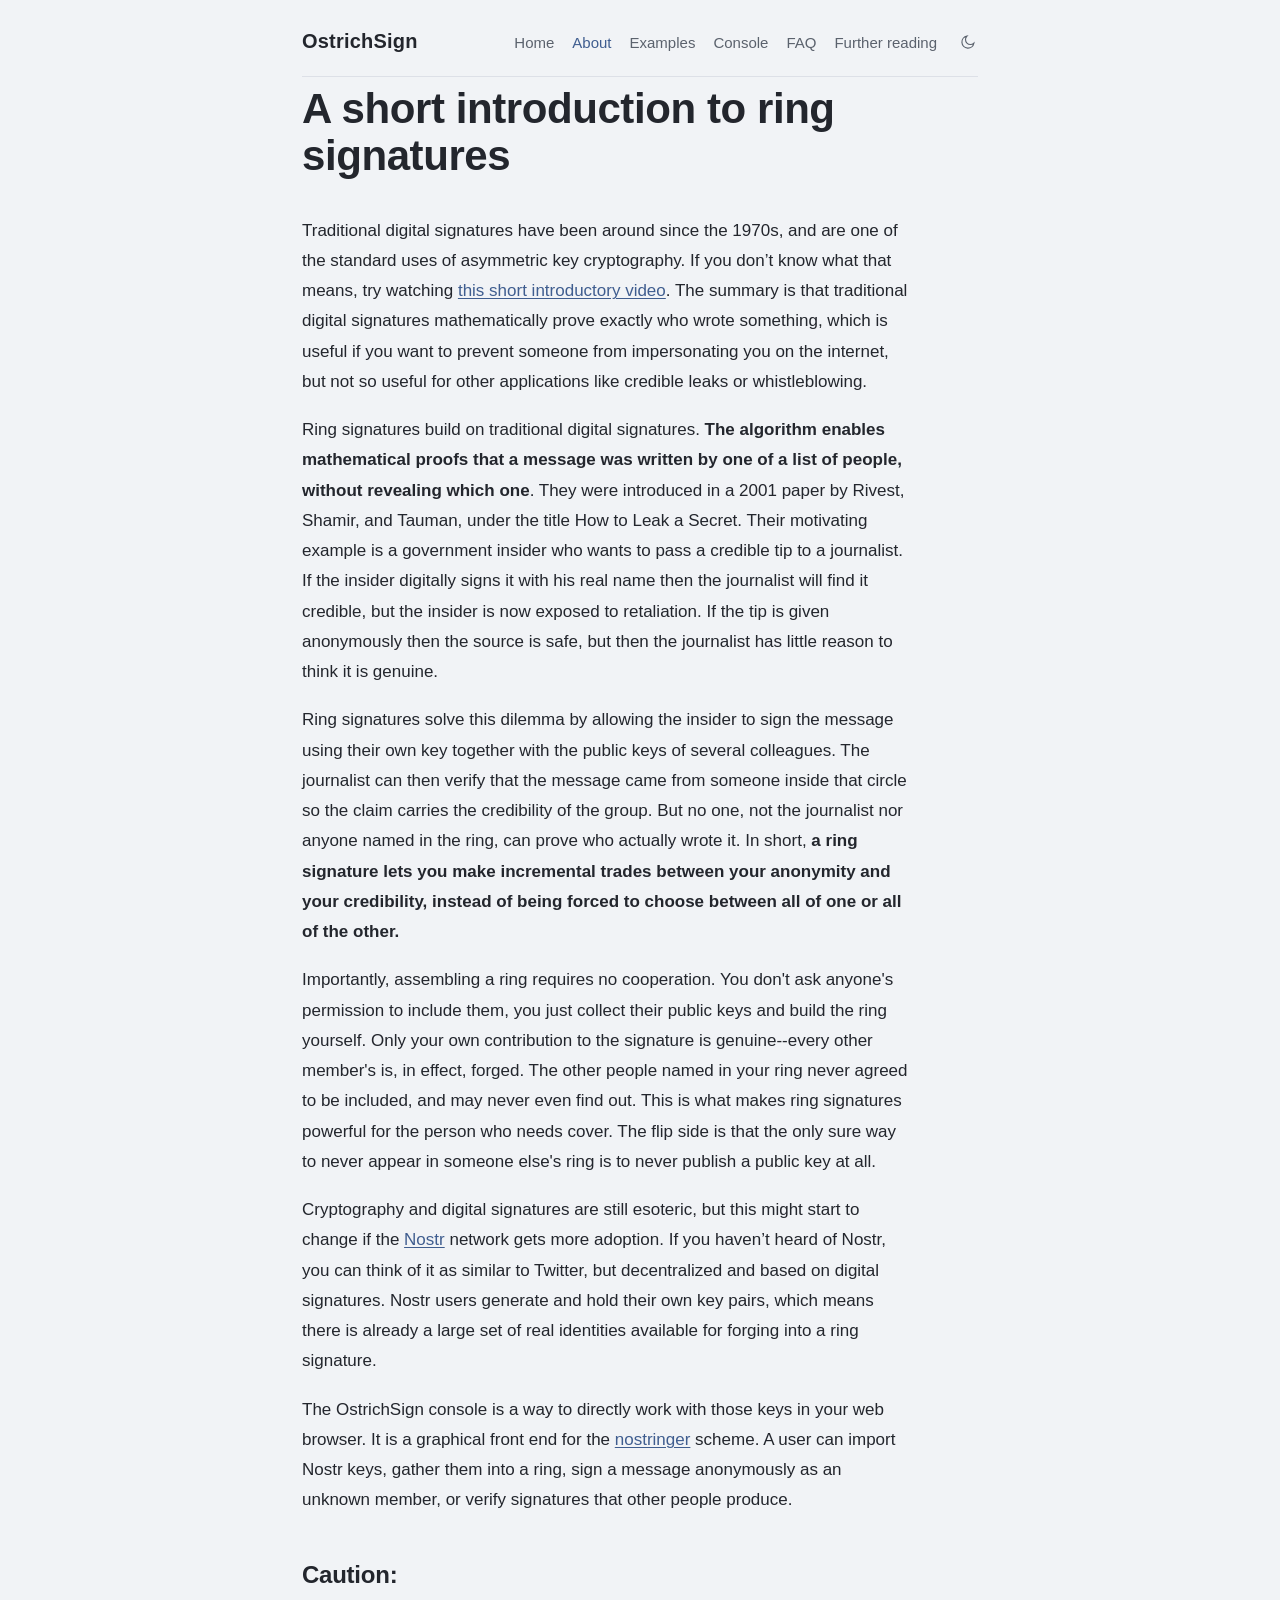
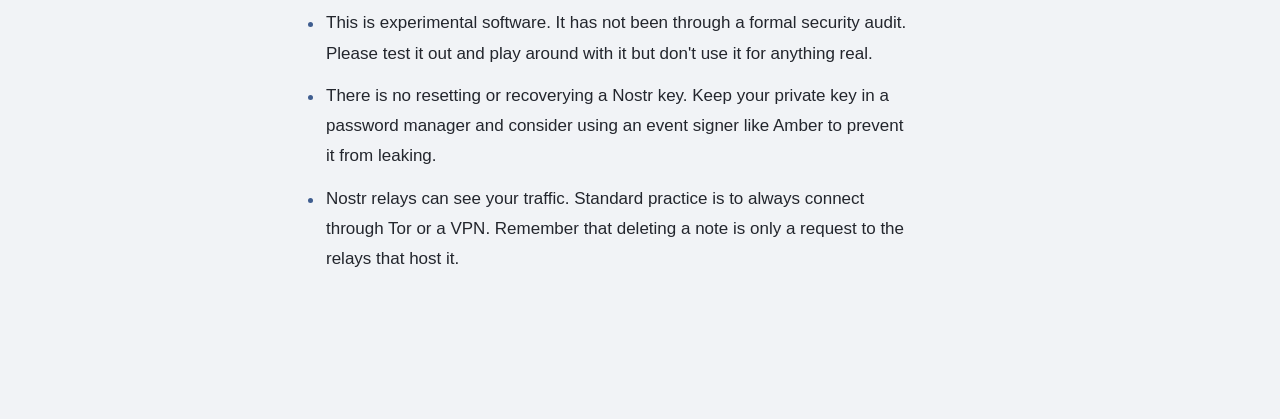
==== commit 8ff120ff: "Update about.html" ====
--- a/about.html
+++ b/about.html
@@ -44,7 +44,7 @@
 
     <h2>Caution:</h2>
     <ul>
-      <li>This is experimental software. It has not been through a formal security audit. You can play around with it but don't use it for anything real.</li>
+      <li>This is experimental software. It has not been through a formal security audit. Please test it out and play around with it but don't use it for anything real.</li>
       <li>There is no resetting or recoverying a Nostr key. Keep your private key in a password manager and consider using an event signer like Amber to prevent it from leaking.</li>
       <li>Nostr relays can see your traffic. Standard practice is to always connect through Tor or a VPN. Remember that deleting a note is only a request to the relays that host it.</li>
   
--- a/site.css
+++ b/site.css
@@ -154,7 +154,7 @@
 .signed-msg{font-size:18px;line-height:1.52;color:var(--ink);margin:0;padding:18px 20px 18px;font-style:italic;white-space:pre-line}
 .signed-sec{border-top:1px solid var(--rule);padding:14px 20px}
 .signed-k{font-family:var(--mono);font-size:11px;letter-spacing:.07em;color:var(--faint);text-transform:uppercase}
-.signed-keys{list-style:none;margin:11px 0 0;padding:0;display:grid;grid-template-columns:1fr 1fr;gap:14px 22px}
+.signed-keys{list-style:none;margin:0;padding:0;display:grid;grid-template-columns:1fr 1fr;gap:14px 22px}
 .idrow{min-width:0}
 .idmeta{display:flex;flex-direction:column;gap:2px;min-width:0}
 .idname{font-family:var(--serif);font-size:14px;color:var(--ink);line-height:1.2;white-space:nowrap;overflow:hidden;text-overflow:ellipsis}
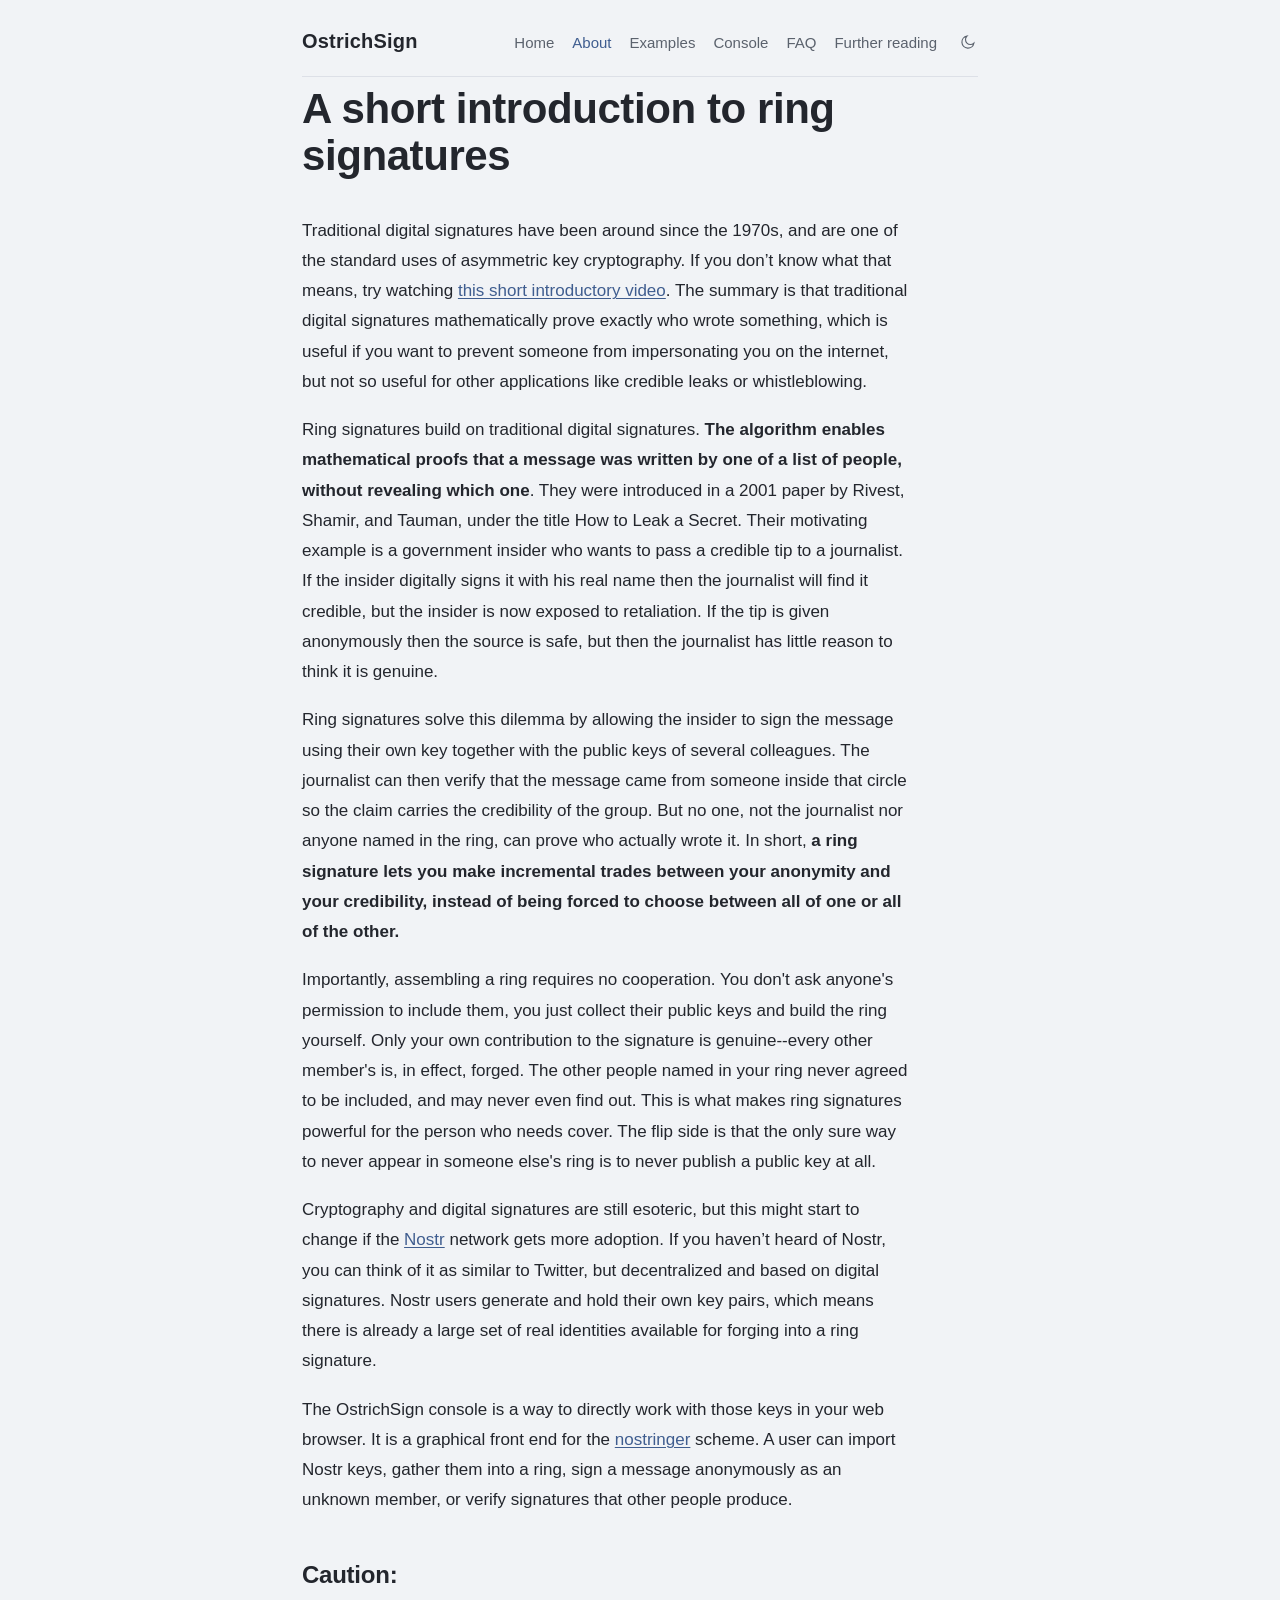
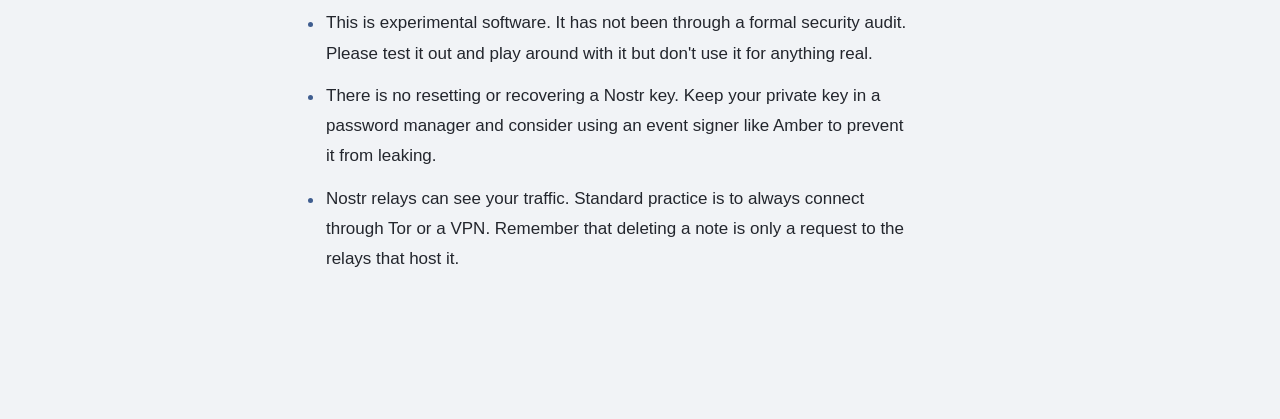
==== commit 117c147d: "Update about.html" ====
--- a/about.html
+++ b/about.html
@@ -45,7 +45,7 @@
     <h2>Caution:</h2>
     <ul>
       <li>This is experimental software. It has not been through a formal security audit. Please test it out and play around with it but don't use it for anything real.</li>
-      <li>There is no resetting or recoverying a Nostr key. Keep your private key in a password manager and consider using an event signer like Amber to prevent it from leaking.</li>
+      <li>There is no resetting or recovering a Nostr key. Keep your private key in a password manager and consider using an event signer like Amber to prevent it from leaking.</li>
       <li>Nostr relays can see your traffic. Standard practice is to always connect through Tor or a VPN. Remember that deleting a note is only a request to the relays that host it.</li>
   
     </ul>
